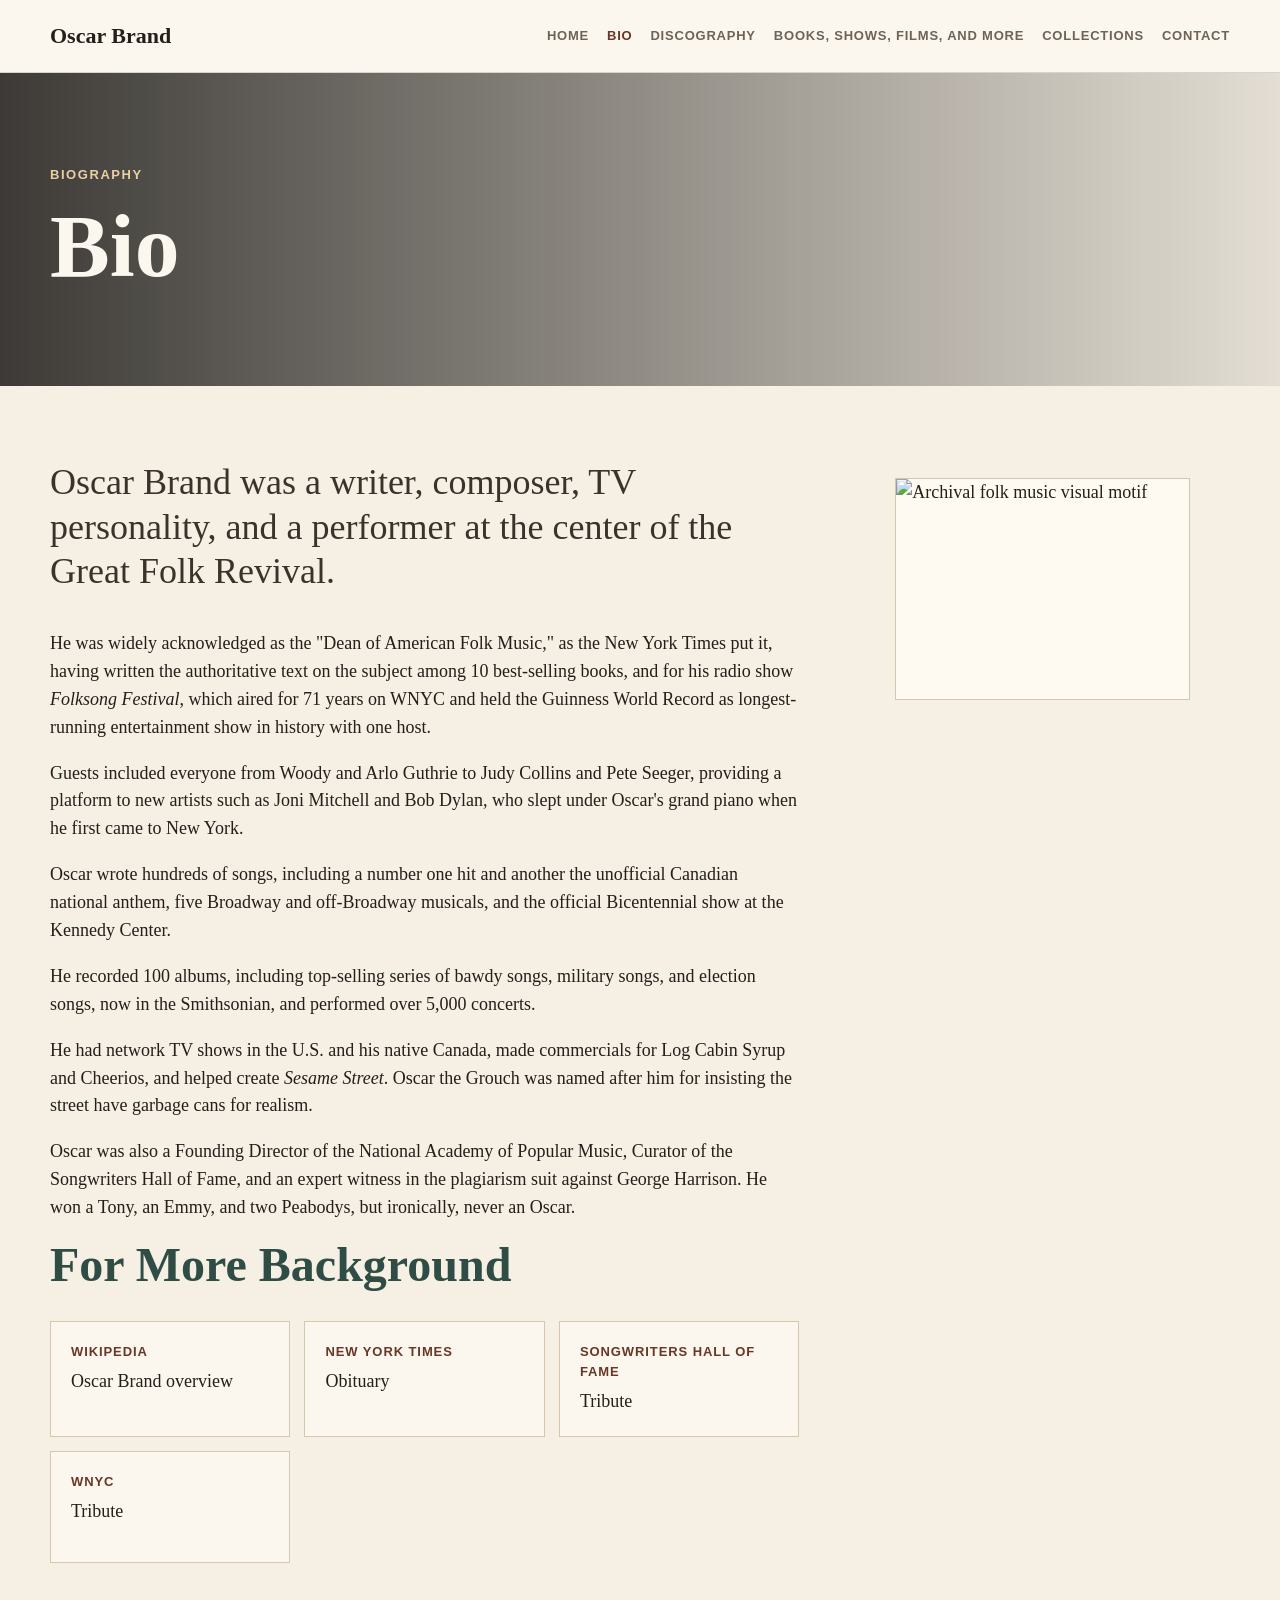
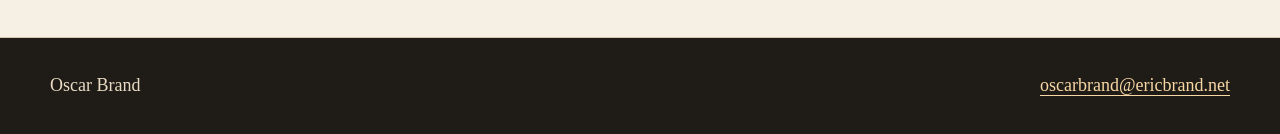
==== bio.html @ e2c221b1 "Add bio page" ====
<!doctype html>
<html lang="en">
<head>
  <meta charset="utf-8">
  <meta name="viewport" content="width=device-width, initial-scale=1">
  <title>Bio | Oscar Brand</title>
  <meta name="description" content="A concise biography of Oscar Brand, Dean of American Folk Music.">
  <link rel="stylesheet" href="styles.css">
</head>
<body>
  <header class="site-header"><nav class="nav" aria-label="Primary navigation"><a class="brand" href="index.html">Oscar Brand</a><div class="nav-links"><a href="index.html">Home</a><a href="bio.html" aria-current="page">Bio</a><a href="discography.html">Discography</a><a href="books-shows-films.html">Books, Shows, Films, and More</a><a href="collections.html">Collections</a><a href="contact.html">Contact</a></div></nav></header>
  <main>
    <section class="page-hero" style="--hero-image: url('assets/archive-2.svg')"><div class="hero-inner"><p class="eyebrow">Biography</p><h1>Bio</h1></div></section>
    <section class="content two-column">
      <div class="copy">
        <p class="lead">Oscar Brand was a writer, composer, TV personality, and a performer at the center of the Great Folk Revival.</p>
        <p>He was widely acknowledged as the "Dean of American Folk Music," as the New York Times put it, having written the authoritative text on the subject among 10 best-selling books, and for his radio show <em>Folksong Festival</em>, which aired for 71 years on WNYC and held the Guinness World Record as longest-running entertainment show in history with one host.</p>
        <p>Guests included everyone from Woody and Arlo Guthrie to Judy Collins and Pete Seeger, providing a platform to new artists such as Joni Mitchell and Bob Dylan, who slept under Oscar's grand piano when he first came to New York.</p>
        <p>Oscar wrote hundreds of songs, including a number one hit and another the unofficial Canadian national anthem, five Broadway and off-Broadway musicals, and the official Bicentennial show at the Kennedy Center.</p>
        <p>He recorded 100 albums, including top-selling series of bawdy songs, military songs, and election songs, now in the Smithsonian, and performed over 5,000 concerts.</p>
        <p>He had network TV shows in the U.S. and his native Canada, made commercials for Log Cabin Syrup and Cheerios, and helped create <em>Sesame Street</em>. Oscar the Grouch was named after him for insisting the street have garbage cans for realism.</p>
        <p>Oscar was also a Founding Director of the National Academy of Popular Music, Curator of the Songwriters Hall of Fame, and an expert witness in the plagiarism suit against George Harrison. He won a Tony, an Emmy, and two Peabodys, but ironically, never an Oscar.</p>
        <h2 class="section-title">For More Background</h2>
        <div class="link-grid"><a class="link-card" href="https://en.wikipedia.org/wiki/Oscar_Brand"><strong>Wikipedia</strong>Oscar Brand overview</a><a class="link-card" href="https://www.nytimes.com/2016/10/02/arts/music/oscar-brand-dead.html"><strong>New York Times</strong>Obituary</a><a class="link-card" href="https://www.songhall.org/news/remembering-oscar-brand"><strong>Songwriters Hall of Fame</strong>Tribute</a><a class="link-card" href="https://www.wnyc.org/story/oscar-brand-memoriam/"><strong>WNYC</strong>Tribute</a></div>
      </div>
      <figure class="feature-image"><img src="assets/archive-2.svg" alt="Archival folk music visual motif"></figure>
    </section>
  </main>
  <footer class="site-footer"><div class="footer-inner"><p>Oscar Brand</p><p><a href="mailto:oscarbrand@ericbrand.net">oscarbrand@ericbrand.net</a></p></div></footer>
</body>
</html>
---- styles.css ----
:root {
  --ink: #241f1a;
  --muted: #6d6357;
  --paper: #f5efe4;
  --paper-soft: #fbf7ef;
  --line: #d5c6ae;
  --accent: #9f4c32;
  --accent-dark: #683725;
  --green: #2f4c45;
  --gold: #b78449;
  --max: 1180px;
}

* { box-sizing: border-box; }
html { scroll-behavior: smooth; }
body {
  margin: 0;
  background: var(--paper);
  color: var(--ink);
  font-family: Georgia, "Times New Roman", serif;
  font-size: 18px;
  line-height: 1.55;
}
img { display: block; max-width: 100%; }
a { color: var(--accent-dark); text-decoration-thickness: 1px; text-underline-offset: 4px; }
a:hover { color: var(--accent); }
.site-header {
  position: sticky;
  top: 0;
  z-index: 10;
  border-bottom: 1px solid rgba(36, 31, 26, 0.16);
  background: rgba(251, 247, 239, 0.94);
  backdrop-filter: blur(14px);
}
.nav {
  width: min(var(--max), calc(100% - 40px));
  margin: 0 auto;
  min-height: 72px;
  display: flex;
  align-items: center;
  justify-content: space-between;
  gap: 24px;
}
.brand {
  color: var(--ink);
  font-size: 22px;
  font-weight: 700;
  letter-spacing: 0;
  text-decoration: none;
  white-space: nowrap;
}
.nav-links { display: flex; align-items: center; justify-content: flex-end; gap: 18px; flex-wrap: wrap; }
.nav-links a {
  color: var(--muted);
  font-family: Arial, Helvetica, sans-serif;
  font-size: 13px;
  font-weight: 700;
  letter-spacing: 0.06em;
  text-transform: uppercase;
  text-decoration: none;
}
.nav-links a[aria-current="page"], .nav-links a:hover { color: var(--accent-dark); }
.hero {
  min-height: 76vh;
  display: grid;
  align-items: end;
  background: linear-gradient(90deg, rgba(20, 18, 16, 0.82) 0%, rgba(20, 18, 16, 0.58) 43%, rgba(20, 18, 16, 0.12) 100%), var(--hero-image) center / cover no-repeat;
  color: var(--paper-soft);
}
.hero-inner { width: min(var(--max), calc(100% - 40px)); margin: 0 auto; padding: 88px 0 72px; }
.eyebrow {
  margin: 0 0 14px;
  color: #e8cfa4;
  font-family: Arial, Helvetica, sans-serif;
  font-size: 13px;
  font-weight: 700;
  letter-spacing: 0.12em;
  text-transform: uppercase;
}
h1, h2, h3 { margin: 0; line-height: 1.06; letter-spacing: 0; }
h1 { max-width: 760px; font-size: clamp(48px, 7vw, 98px); }
.hero-subtitle { max-width: 680px; margin: 20px 0 0; color: #f2e7d3; font-size: clamp(22px, 3vw, 34px); line-height: 1.25; }
.page-hero {
  background: linear-gradient(90deg, rgba(20, 18, 16, 0.82) 0%, rgba(20, 18, 16, 0.46) 48%, rgba(20, 18, 16, 0.08) 100%), var(--hero-image) center / cover no-repeat;
  color: var(--paper-soft);
}
.page-hero .hero-inner { padding: 92px 0; }
.content { width: min(var(--max), calc(100% - 40px)); margin: 0 auto; padding: 74px 0; }
.two-column { display: grid; grid-template-columns: minmax(0, 1.1fr) minmax(310px, 0.55fr); gap: 56px; align-items: start; }
.lead { color: #3b332b; font-size: clamp(23px, 3vw, 36px); line-height: 1.24; }
.copy p { max-width: 780px; }
.copy p:first-child { margin-top: 0; }
.notice { margin: 34px 0; padding: 26px; border-left: 6px solid var(--accent); background: var(--paper-soft); box-shadow: 0 16px 44px rgba(68, 50, 33, 0.08); }
.button-row { display: flex; gap: 14px; flex-wrap: wrap; margin-top: 28px; }
.button {
  display: inline-flex;
  align-items: center;
  min-height: 46px;
  padding: 11px 17px;
  border: 1px solid var(--accent-dark);
  background: var(--accent-dark);
  color: #fffaf1;
  font-family: Arial, Helvetica, sans-serif;
  font-size: 13px;
  font-weight: 700;
  letter-spacing: 0.06em;
  text-transform: uppercase;
  text-decoration: none;
}
.button.secondary { background: transparent; color: var(--accent-dark); }
.news { padding: 26px; border: 1px solid var(--line); background: #fffaf1; }
.news h2, .section-title { margin-bottom: 20px; color: var(--green); font-size: clamp(30px, 4vw, 48px); }
.news-list { display: grid; gap: 18px; margin: 0; padding: 0; list-style: none; }
.news-list li { padding-top: 18px; border-top: 1px solid var(--line); }
.news-list li:first-child { padding-top: 0; border-top: 0; }
.news-list p { margin: 0 0 8px; font-size: 16px; line-height: 1.45; }
.news-list a { font-family: Arial, Helvetica, sans-serif; font-size: 12px; font-weight: 700; letter-spacing: 0.08em; text-transform: uppercase; text-decoration: none; }
.feature-image { overflow: hidden; border: 1px solid var(--line); background: #fffaf1; }
.feature-image img { width: 100%; aspect-ratio: 4 / 3; object-fit: cover; }
.link-grid { display: grid; grid-template-columns: repeat(3, minmax(0, 1fr)); gap: 14px; margin-top: 30px; }
.link-card { min-height: 112px; padding: 20px; border: 1px solid var(--line); background: var(--paper-soft); color: var(--ink); text-decoration: none; }
.link-card strong { display: block; margin-bottom: 6px; color: var(--accent-dark); font-family: Arial, Helvetica, sans-serif; font-size: 13px; letter-spacing: 0.07em; text-transform: uppercase; }
.simple-list { display: grid; grid-template-columns: repeat(2, minmax(0, 1fr)); gap: 14px; margin: 30px 0 0; padding: 0; list-style: none; }
.simple-list li { padding: 18px 20px; border: 1px solid var(--line); background: var(--paper-soft); }
.site-footer { border-top: 1px solid var(--line); background: #1f1b17; color: #eadcc4; }
.footer-inner { width: min(var(--max), calc(100% - 40px)); margin: 0 auto; padding: 34px 0; display: flex; align-items: center; justify-content: space-between; gap: 20px; flex-wrap: wrap; }
.footer-inner p { margin: 0; }
.footer-inner a { color: #f7d8a4; }
@media (max-width: 860px) {
  .nav { align-items: flex-start; flex-direction: column; padding: 18px 0; }
  .nav-links { justify-content: flex-start; gap: 12px 16px; }
  .two-column, .link-grid, .simple-list { grid-template-columns: 1fr; }
  .content { padding: 52px 0; }
}
@media (max-width: 560px) {
  body { font-size: 17px; }
  .hero-inner, .page-hero .hero-inner { padding: 62px 0; }
  .button { width: 100%; justify-content: center; }
}
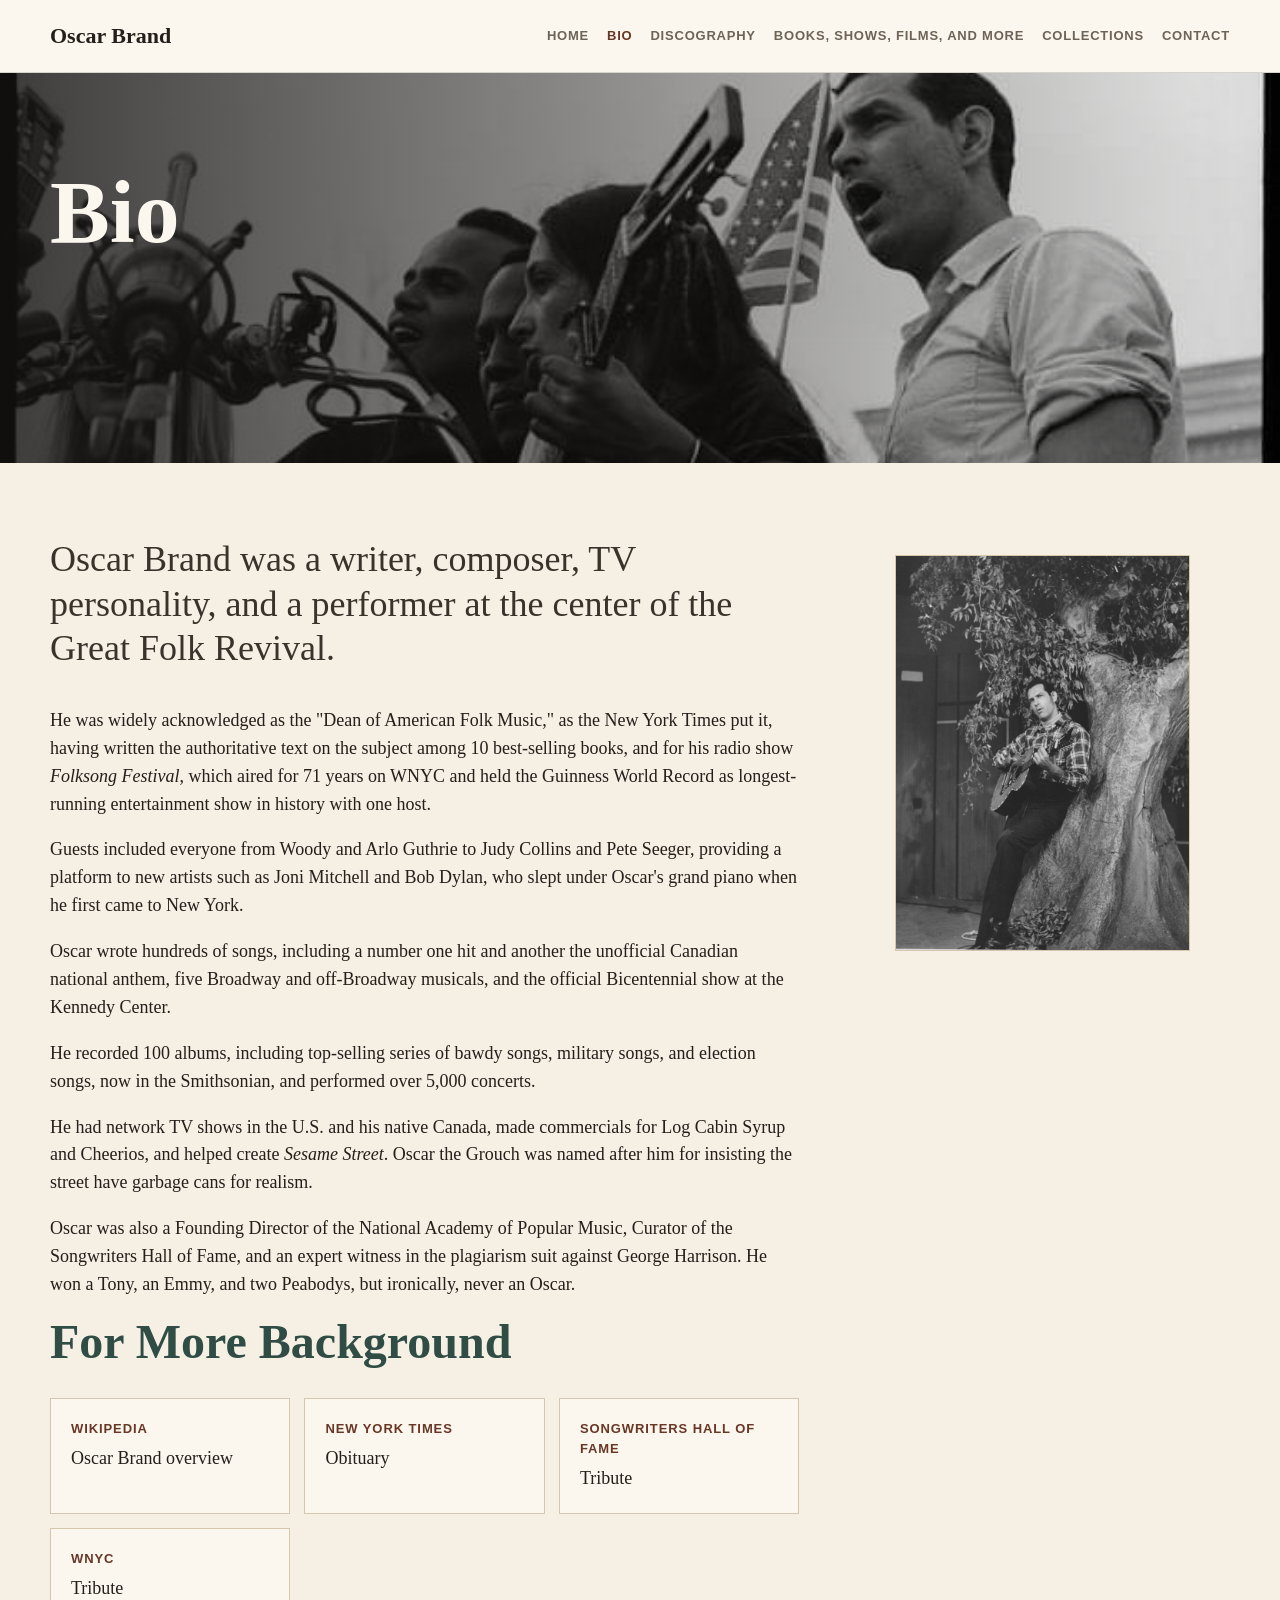
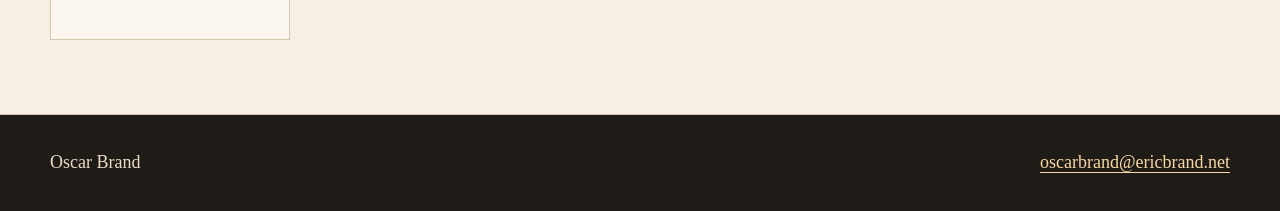
==== commit ad74b515: "Update site photography and image crops" ====
--- a/bio.html
+++ b/bio.html
@@ -10,7 +10,7 @@
 <body>
   <header class="site-header"><nav class="nav" aria-label="Primary navigation"><a class="brand" href="index.html">Oscar Brand</a><div class="nav-links"><a href="index.html">Home</a><a href="bio.html" aria-current="page">Bio</a><a href="discography.html">Discography</a><a href="books-shows-films.html">Books, Shows, Films, and More</a><a href="collections.html">Collections</a><a href="contact.html">Contact</a></div></nav></header>
   <main>
-    <section class="page-hero" style="--hero-image: url('assets/archive-2.svg')"><div class="hero-inner"><p class="eyebrow">Biography</p><h1>Bio</h1></div></section>
+    <section class="page-hero" style="--hero-image: url('assets/bio-hero.jpg'); --hero-position: 50% 38%;"><div class="hero-inner"><h1>Bio</h1></div></section>
     <section class="content two-column">
       <div class="copy">
         <p class="lead">Oscar Brand was a writer, composer, TV personality, and a performer at the center of the Great Folk Revival.</p>
@@ -23,7 +23,7 @@
         <h2 class="section-title">For More Background</h2>
         <div class="link-grid"><a class="link-card" href="https://en.wikipedia.org/wiki/Oscar_Brand"><strong>Wikipedia</strong>Oscar Brand overview</a><a class="link-card" href="https://www.nytimes.com/2016/10/02/arts/music/oscar-brand-dead.html"><strong>New York Times</strong>Obituary</a><a class="link-card" href="https://www.songhall.org/news/remembering-oscar-brand"><strong>Songwriters Hall of Fame</strong>Tribute</a><a class="link-card" href="https://www.wnyc.org/story/oscar-brand-memoriam/"><strong>WNYC</strong>Tribute</a></div>
       </div>
-      <figure class="feature-image"><img src="assets/archive-2.svg" alt="Archival folk music visual motif"></figure>
+      <figure class="feature-image full-image"><img src="assets/bio-feature.jpg" alt="Oscar Brand performing onstage with his guitar"></figure>
     </section>
   </main>
   <footer class="site-footer"><div class="footer-inner"><p>Oscar Brand</p><p><a href="mailto:oscarbrand@ericbrand.net">oscarbrand@ericbrand.net</a></p></div></footer>
--- a/styles.css
+++ b/styles.css
@@ -64,7 +64,7 @@
   min-height: 76vh;
   display: grid;
   align-items: end;
-  background: linear-gradient(90deg, rgba(20, 18, 16, 0.82) 0%, rgba(20, 18, 16, 0.58) 43%, rgba(20, 18, 16, 0.12) 100%), var(--hero-image) center / cover no-repeat;
+  background: linear-gradient(90deg, rgba(20, 18, 16, 0.82) 0%, rgba(20, 18, 16, 0.58) 43%, rgba(20, 18, 16, 0.12) 100%), var(--hero-image) var(--hero-position, center) / cover no-repeat;
   color: var(--paper-soft);
 }
 .hero-inner { width: min(var(--max), calc(100% - 40px)); margin: 0 auto; padding: 88px 0 72px; }
@@ -81,7 +81,8 @@
 h1 { max-width: 760px; font-size: clamp(48px, 7vw, 98px); }
 .hero-subtitle { max-width: 680px; margin: 20px 0 0; color: #f2e7d3; font-size: clamp(22px, 3vw, 34px); line-height: 1.25; }
 .page-hero {
-  background: linear-gradient(90deg, rgba(20, 18, 16, 0.82) 0%, rgba(20, 18, 16, 0.46) 48%, rgba(20, 18, 16, 0.08) 100%), var(--hero-image) center / cover no-repeat;
+  min-height: 390px;
+  background: linear-gradient(90deg, rgba(20, 18, 16, 0.82) 0%, rgba(20, 18, 16, 0.46) 48%, rgba(20, 18, 16, 0.08) 100%), var(--hero-image) var(--hero-position, center) / cover no-repeat;
   color: var(--paper-soft);
 }
 .page-hero .hero-inner { padding: 92px 0; }
@@ -116,12 +117,14 @@
 .news-list p { margin: 0 0 8px; font-size: 16px; line-height: 1.45; }
 .news-list a { font-family: Arial, Helvetica, sans-serif; font-size: 12px; font-weight: 700; letter-spacing: 0.08em; text-transform: uppercase; text-decoration: none; }
 .feature-image { overflow: hidden; border: 1px solid var(--line); background: #fffaf1; }
-.feature-image img { width: 100%; aspect-ratio: 4 / 3; object-fit: cover; }
+.feature-image img { width: 100%; aspect-ratio: 4 / 3; object-fit: cover; object-position: var(--feature-position, center); }
+.feature-image.full-image img { aspect-ratio: auto; object-fit: contain; }
 .link-grid { display: grid; grid-template-columns: repeat(3, minmax(0, 1fr)); gap: 14px; margin-top: 30px; }
 .link-card { min-height: 112px; padding: 20px; border: 1px solid var(--line); background: var(--paper-soft); color: var(--ink); text-decoration: none; }
 .link-card strong { display: block; margin-bottom: 6px; color: var(--accent-dark); font-family: Arial, Helvetica, sans-serif; font-size: 13px; letter-spacing: 0.07em; text-transform: uppercase; }
 .simple-list { display: grid; grid-template-columns: repeat(2, minmax(0, 1fr)); gap: 14px; margin: 30px 0 0; padding: 0; list-style: none; }
 .simple-list li { padding: 18px 20px; border: 1px solid var(--line); background: var(--paper-soft); }
+.simple-list a { font-weight: 700; }
 .site-footer { border-top: 1px solid var(--line); background: #1f1b17; color: #eadcc4; }
 .footer-inner { width: min(var(--max), calc(100% - 40px)); margin: 0 auto; padding: 34px 0; display: flex; align-items: center; justify-content: space-between; gap: 20px; flex-wrap: wrap; }
 .footer-inner p { margin: 0; }
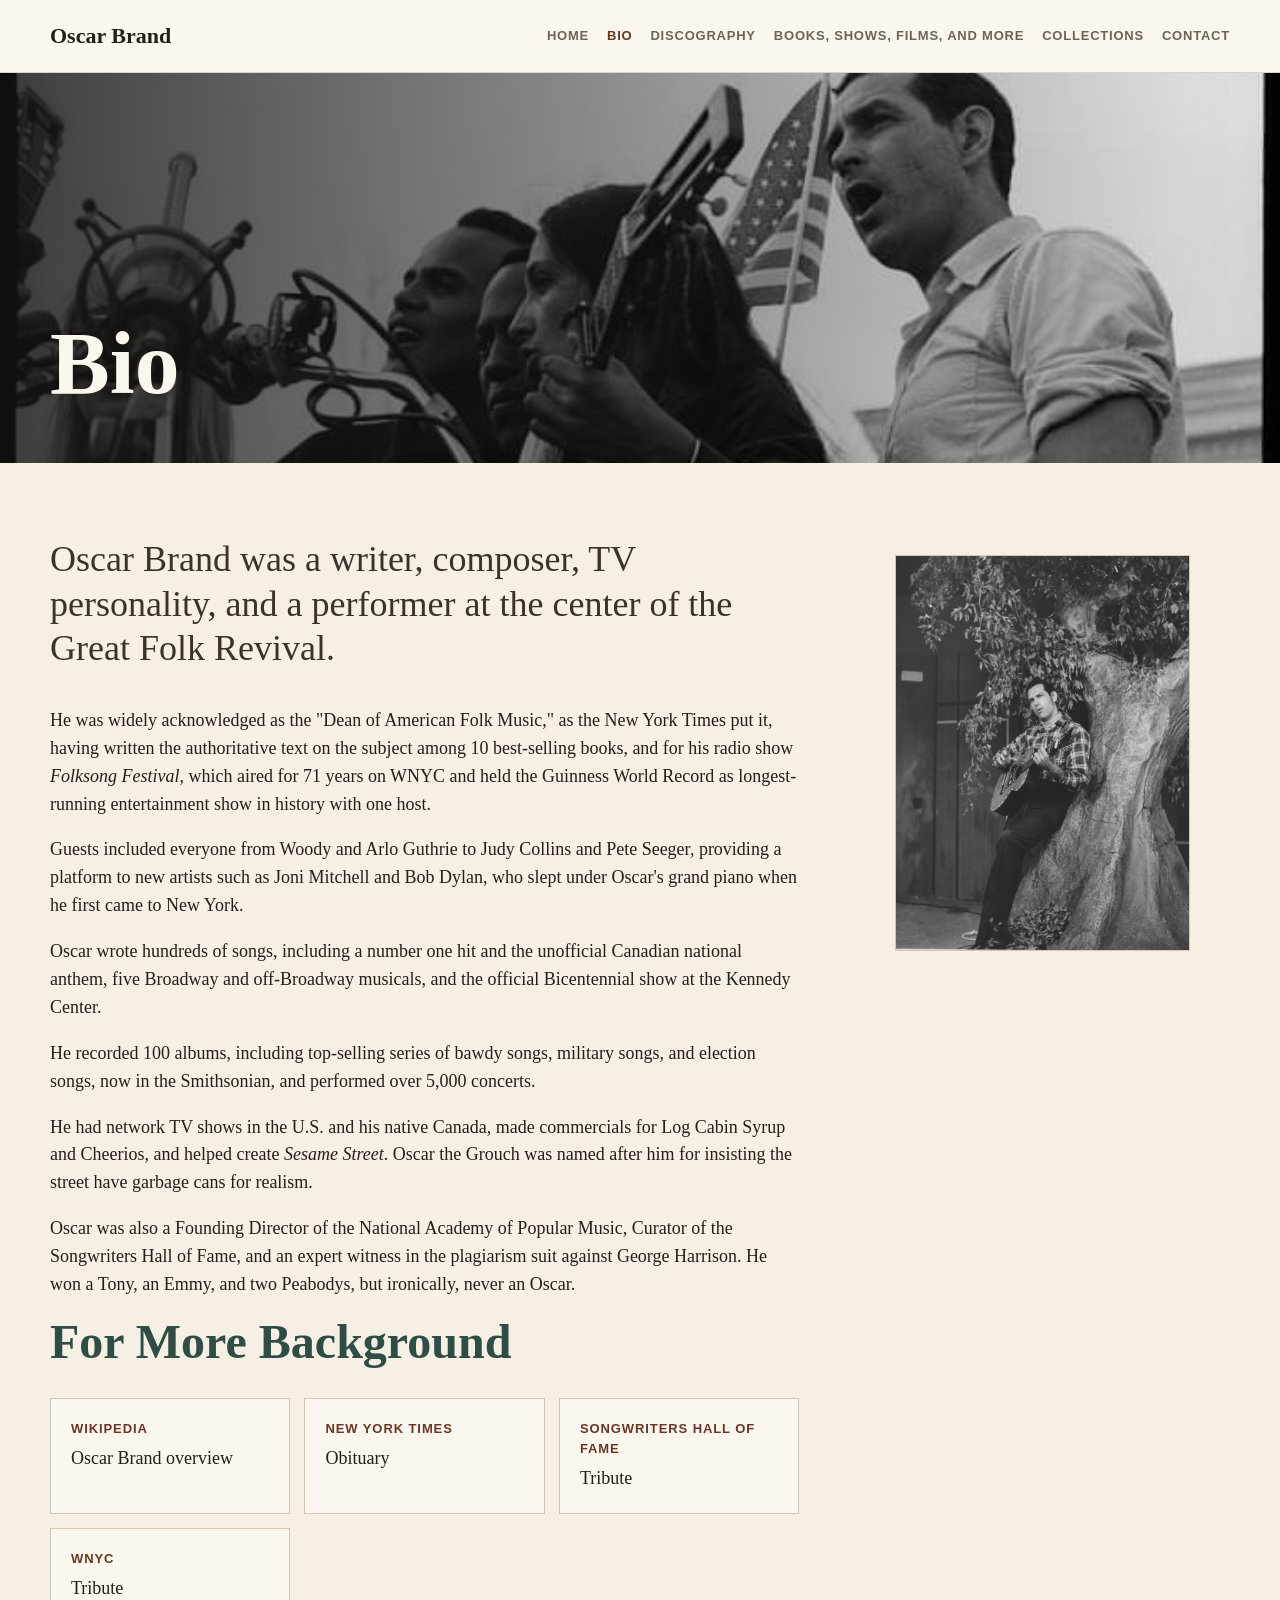
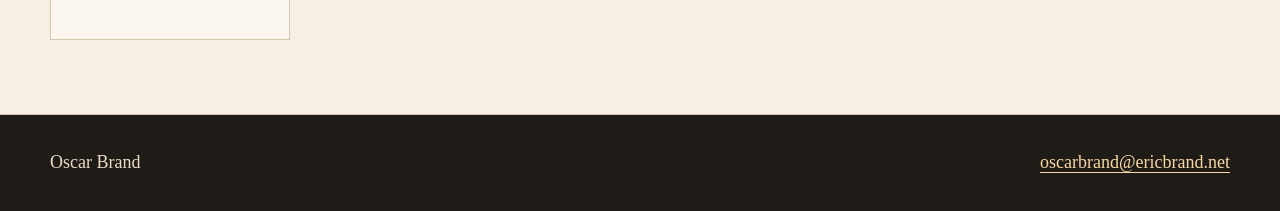
==== commit d063d3b5: "Update site copy and hero layout" ====
--- a/bio.html
+++ b/bio.html
@@ -16,7 +16,7 @@
         <p class="lead">Oscar Brand was a writer, composer, TV personality, and a performer at the center of the Great Folk Revival.</p>
         <p>He was widely acknowledged as the "Dean of American Folk Music," as the New York Times put it, having written the authoritative text on the subject among 10 best-selling books, and for his radio show <em>Folksong Festival</em>, which aired for 71 years on WNYC and held the Guinness World Record as longest-running entertainment show in history with one host.</p>
         <p>Guests included everyone from Woody and Arlo Guthrie to Judy Collins and Pete Seeger, providing a platform to new artists such as Joni Mitchell and Bob Dylan, who slept under Oscar's grand piano when he first came to New York.</p>
-        <p>Oscar wrote hundreds of songs, including a number one hit and another the unofficial Canadian national anthem, five Broadway and off-Broadway musicals, and the official Bicentennial show at the Kennedy Center.</p>
+        <p>Oscar wrote hundreds of songs, including a number one hit and the unofficial Canadian national anthem, five Broadway and off-Broadway musicals, and the official Bicentennial show at the Kennedy Center.</p>
         <p>He recorded 100 albums, including top-selling series of bawdy songs, military songs, and election songs, now in the Smithsonian, and performed over 5,000 concerts.</p>
         <p>He had network TV shows in the U.S. and his native Canada, made commercials for Log Cabin Syrup and Cheerios, and helped create <em>Sesame Street</em>. Oscar the Grouch was named after him for insisting the street have garbage cans for realism.</p>
         <p>Oscar was also a Founding Director of the National Academy of Popular Music, Curator of the Songwriters Hall of Fame, and an expert witness in the plagiarism suit against George Harrison. He won a Tony, an Emmy, and two Peabodys, but ironically, never an Oscar.</p>
--- a/styles.css
+++ b/styles.css
@@ -61,6 +61,8 @@
 }
 .nav-links a[aria-current="page"], .nav-links a:hover { color: var(--accent-dark); }
 .hero {
+  width: min(100%, 1440px);
+  margin-inline: auto;
   min-height: 76vh;
   display: grid;
   align-items: end;
@@ -81,13 +83,18 @@
 h1 { max-width: 760px; font-size: clamp(48px, 7vw, 98px); }
 .hero-subtitle { max-width: 680px; margin: 20px 0 0; color: #f2e7d3; font-size: clamp(22px, 3vw, 34px); line-height: 1.25; }
 .page-hero {
+  width: min(100%, 1440px);
+  margin-inline: auto;
   min-height: 390px;
+  display: grid;
+  align-items: end;
   background: linear-gradient(90deg, rgba(20, 18, 16, 0.82) 0%, rgba(20, 18, 16, 0.46) 48%, rgba(20, 18, 16, 0.08) 100%), var(--hero-image) var(--hero-position, center) / cover no-repeat;
   color: var(--paper-soft);
 }
-.page-hero .hero-inner { padding: 92px 0; }
+.page-hero .hero-inner { padding: 0 0 52px; }
 .content { width: min(var(--max), calc(100% - 40px)); margin: 0 auto; padding: 74px 0; }
 .two-column { display: grid; grid-template-columns: minmax(0, 1.1fr) minmax(310px, 0.55fr); gap: 56px; align-items: start; }
+.home-content { grid-template-columns: minmax(0, 0.78fr) minmax(390px, 0.9fr); }
 .lead { color: #3b332b; font-size: clamp(23px, 3vw, 36px); line-height: 1.24; }
 .copy p { max-width: 780px; }
 .copy p:first-child { margin-top: 0; }
@@ -137,6 +144,7 @@
 }
 @media (max-width: 560px) {
   body { font-size: 17px; }
-  .hero-inner, .page-hero .hero-inner { padding: 62px 0; }
+  .hero-inner { padding: 62px 0; }
+  .page-hero .hero-inner { padding: 0 0 42px; }
   .button { width: 100%; justify-content: center; }
 }
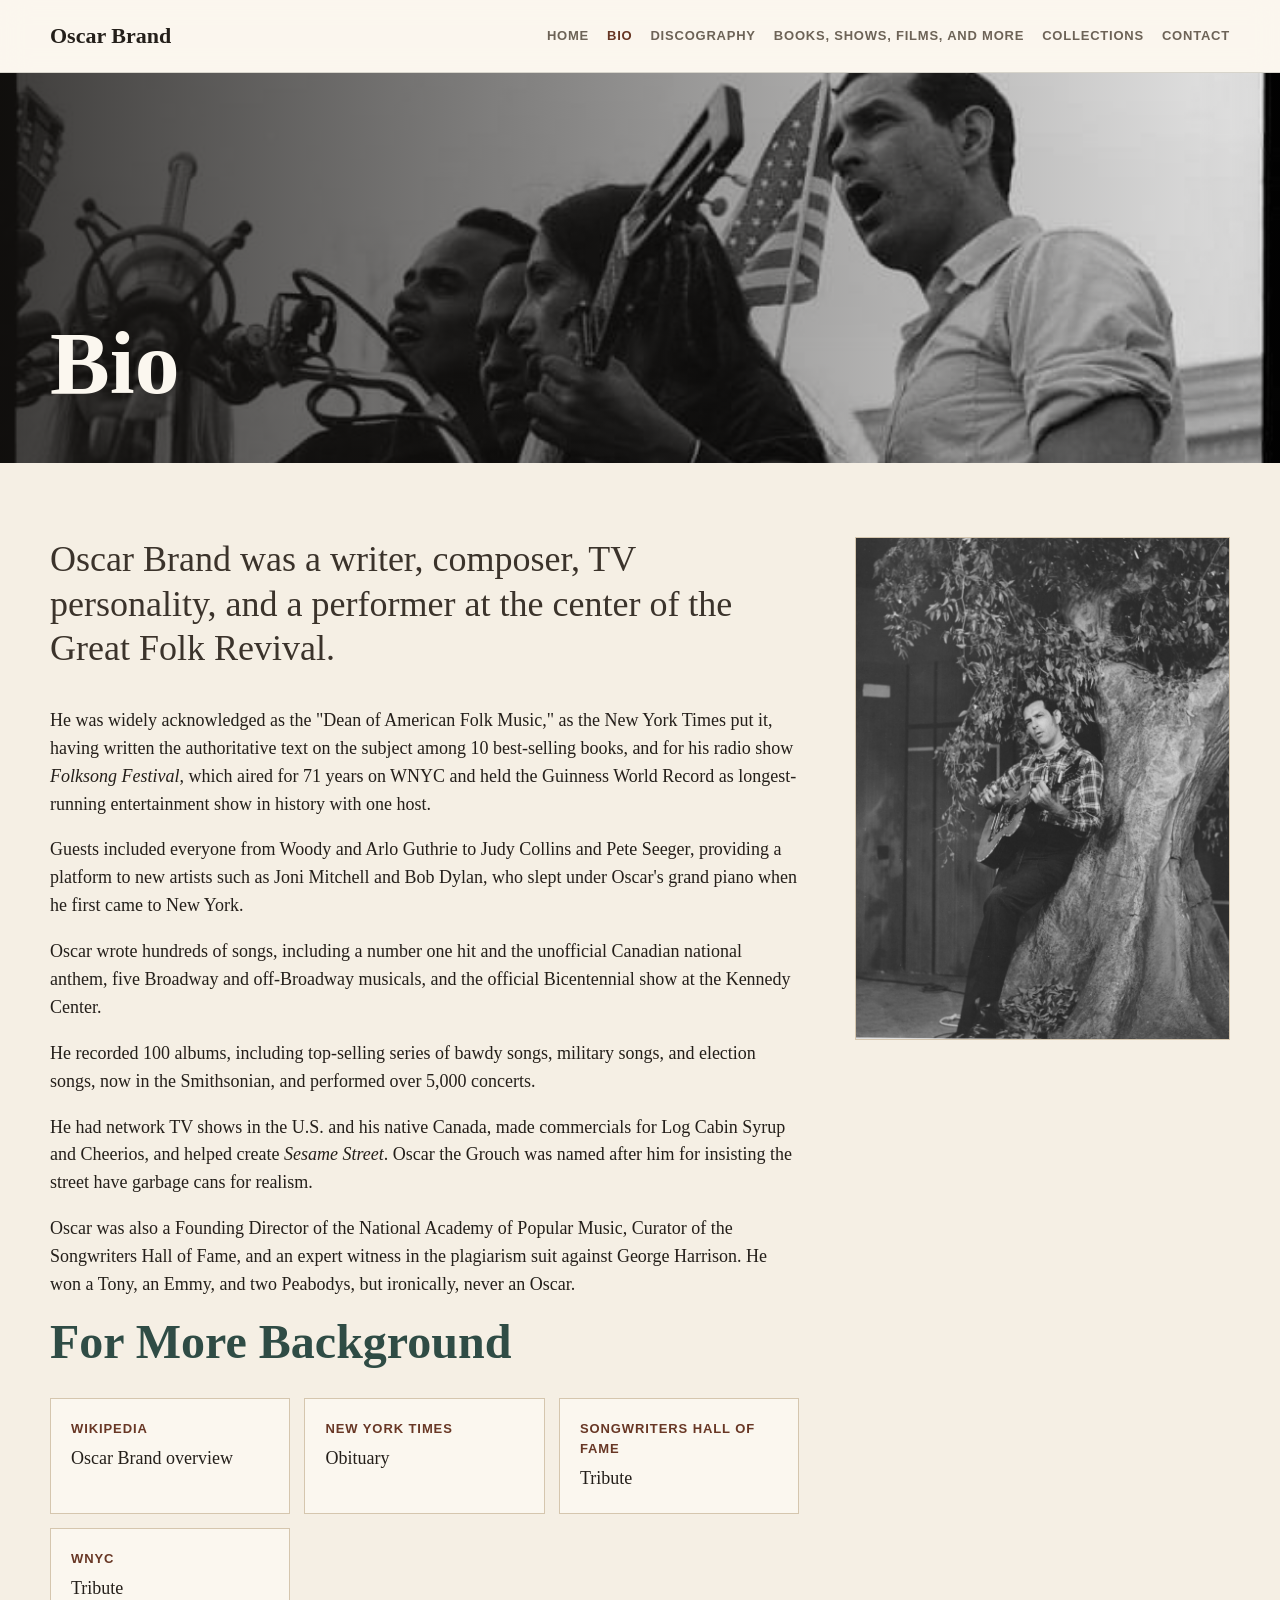
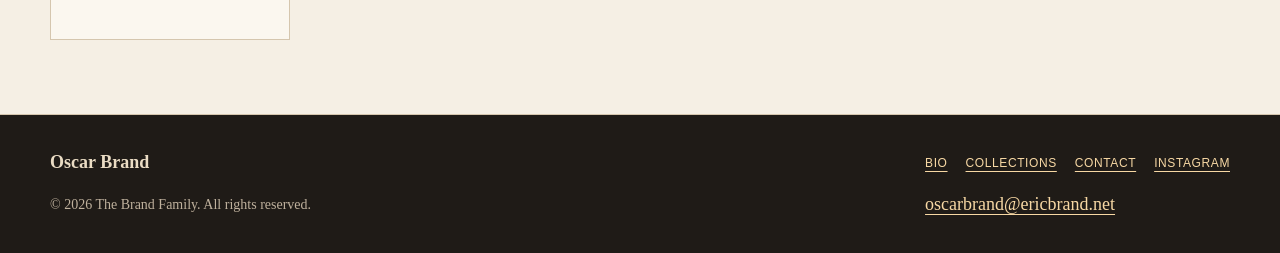
==== commit 3285b4c5: "Improve responsive navigation and site media" ====
--- a/bio.html
+++ b/bio.html
@@ -5,12 +5,38 @@
   <meta name="viewport" content="width=device-width, initial-scale=1">
   <title>Bio | Oscar Brand</title>
   <meta name="description" content="A concise biography of Oscar Brand, Dean of American Folk Music.">
-  <link rel="stylesheet" href="styles.css">
+  <meta name="robots" content="index, follow">
+  <link rel="canonical" href="https://oscarbrand.com/bio.html">
+  <meta property="og:type" content="profile">
+  <meta property="og:title" content="Bio | Oscar Brand">
+  <meta property="og:description" content="A concise biography of Oscar Brand, Dean of American Folk Music.">
+  <meta property="og:url" content="https://oscarbrand.com/bio.html">
+  <meta property="og:image" content="https://oscarbrand.com/assets/bio-hero.jpg">
+  <meta property="og:image:alt" content="Oscar Brand performing with his guitar">
+  <meta name="twitter:card" content="summary_large_image">
+  <link rel="icon" href="favicon.svg" type="image/svg+xml">
+  <script>document.documentElement.classList.add('js');</script>
+  <link rel="stylesheet" href="styles.css?v=20260910c">
+  <script type="application/ld+json">
+  {
+    "@context": "https://schema.org",
+    "@type": "Person",
+    "name": "Oscar Brand",
+    "url": "https://oscarbrand.com/",
+    "image": "https://oscarbrand.com/assets/home-hero.jpg",
+    "description": "Oscar Brand was a writer, composer, performer, and radio and television personality known as the Dean of American Folk Music.",
+    "sameAs": [
+      "https://en.wikipedia.org/wiki/Oscar_Brand",
+      "https://www.instagram.com/theoscarbrand/",
+      "https://www.discogs.com/artist/292540-Oscar-Brand"
+    ]
+  }
+  </script>
 </head>
 <body>
-  <header class="site-header"><nav class="nav" aria-label="Primary navigation"><a class="brand" href="index.html">Oscar Brand</a><div class="nav-links"><a href="index.html">Home</a><a href="bio.html" aria-current="page">Bio</a><a href="discography.html">Discography</a><a href="books-shows-films.html">Books, Shows, Films, and More</a><a href="collections.html">Collections</a><a href="contact.html">Contact</a></div></nav></header>
+  <header class="site-header"><nav class="nav" aria-label="Primary navigation"><a class="brand" href="index.html">Oscar Brand</a><button class="nav-toggle" type="button" aria-expanded="false" aria-controls="primary-links"><span class="nav-toggle-lines" aria-hidden="true"></span><span class="sr-only">Menu</span></button><div class="nav-links" id="primary-links"><a href="index.html">Home</a><a href="bio.html" aria-current="page">Bio</a><a href="discography.html">Discography</a><a href="books-shows-films.html">Books, Shows, Films, and More</a><a href="collections.html">Collections</a><a href="contact.html">Contact</a></div></nav></header>
   <main>
-    <section class="page-hero" style="--hero-image: url('assets/bio-hero.jpg'); --hero-position: 50% 38%;"><div class="hero-inner"><h1>Bio</h1></div></section>
+    <section class="page-hero" style="--hero-position: 50% 38%;"><img class="hero-image" src="assets/bio-hero.jpg" alt="Oscar Brand performing with his guitar" width="700" height="425" fetchpriority="high"><div class="hero-inner"><h1>Bio</h1></div></section>
     <section class="content two-column">
       <div class="copy">
         <p class="lead">Oscar Brand was a writer, composer, TV personality, and a performer at the center of the Great Folk Revival.</p>
@@ -21,11 +47,12 @@
         <p>He had network TV shows in the U.S. and his native Canada, made commercials for Log Cabin Syrup and Cheerios, and helped create <em>Sesame Street</em>. Oscar the Grouch was named after him for insisting the street have garbage cans for realism.</p>
         <p>Oscar was also a Founding Director of the National Academy of Popular Music, Curator of the Songwriters Hall of Fame, and an expert witness in the plagiarism suit against George Harrison. He won a Tony, an Emmy, and two Peabodys, but ironically, never an Oscar.</p>
         <h2 class="section-title">For More Background</h2>
-        <div class="link-grid"><a class="link-card" href="https://en.wikipedia.org/wiki/Oscar_Brand"><strong>Wikipedia</strong>Oscar Brand overview</a><a class="link-card" href="https://www.nytimes.com/2016/10/02/arts/music/oscar-brand-dead.html"><strong>New York Times</strong>Obituary</a><a class="link-card" href="https://www.songhall.org/news/remembering-oscar-brand"><strong>Songwriters Hall of Fame</strong>Tribute</a><a class="link-card" href="https://www.wnyc.org/story/oscar-brand-memoriam/"><strong>WNYC</strong>Tribute</a></div>
+        <div class="link-grid"><a class="link-card" href="https://en.wikipedia.org/wiki/Oscar_Brand" target="_blank" rel="noopener noreferrer"><strong>Wikipedia</strong>Oscar Brand overview</a><a class="link-card" href="https://www.nytimes.com/2016/10/02/arts/music/oscar-brand-dead.html" target="_blank" rel="noopener noreferrer"><strong>New York Times</strong>Obituary</a><a class="link-card" href="https://www.songhall.org/news/remembering-oscar-brand" target="_blank" rel="noopener noreferrer"><strong>Songwriters Hall of Fame</strong>Tribute</a><a class="link-card" href="https://www.wnyc.org/story/oscar-brand-memoriam/" target="_blank" rel="noopener noreferrer"><strong>WNYC</strong>Tribute</a></div>
       </div>
-      <figure class="feature-image full-image"><img src="assets/bio-feature.jpg" alt="Oscar Brand performing onstage with his guitar"></figure>
+      <figure class="feature-image full-image"><img src="assets/bio-feature.jpg" alt="Oscar Brand performing onstage with his guitar" width="1522" height="2048" decoding="async"></figure>
     </section>
   </main>
-  <footer class="site-footer"><div class="footer-inner"><p>Oscar Brand</p><p><a href="mailto:oscarbrand@ericbrand.net">oscarbrand@ericbrand.net</a></p></div></footer>
+  <footer class="site-footer"><div class="footer-inner"><p><strong>Oscar Brand</strong></p><nav class="footer-links" aria-label="Footer navigation"><a href="bio.html">Bio</a><a href="collections.html">Collections</a><a href="contact.html">Contact</a><a href="https://www.instagram.com/theoscarbrand/" target="_blank" rel="noopener noreferrer">Instagram</a></nav><p class="footer-copyright">&copy; 2026 The Brand Family. All rights reserved.</p><p><a href="mailto:oscarbrand@ericbrand.net">oscarbrand@ericbrand.net</a></p></div></footer>
+  <script src="site.js?v=20260910a"></script>
 </body>
 </html>
--- a/styles.css
+++ b/styles.css
@@ -12,6 +12,7 @@
 }
 
 * { box-sizing: border-box; }
+.sr-only { position: absolute; width: 1px; height: 1px; padding: 0; margin: -1px; overflow: hidden; clip: rect(0, 0, 0, 0); white-space: nowrap; border: 0; }
 html { scroll-behavior: smooth; }
 body {
   margin: 0;
@@ -49,6 +50,34 @@
   text-decoration: none;
   white-space: nowrap;
 }
+.nav-toggle {
+  display: none;
+  align-items: center;
+  justify-content: center;
+  width: 44px;
+  height: 44px;
+  padding: 0;
+  border: 1px solid var(--line);
+  background: transparent;
+  color: var(--ink);
+  cursor: pointer;
+}
+.nav-toggle-lines,
+.nav-toggle-lines::before,
+.nav-toggle-lines::after {
+  display: block;
+  width: 20px;
+  height: 2px;
+  background: currentColor;
+  content: "";
+  transition: transform 180ms ease, opacity 180ms ease;
+}
+.nav-toggle-lines { position: relative; }
+.nav-toggle-lines::before { position: absolute; top: -6px; }
+.nav-toggle-lines::after { position: absolute; top: 6px; }
+.nav-toggle[aria-expanded="true"] .nav-toggle-lines { background: transparent; }
+.nav-toggle[aria-expanded="true"] .nav-toggle-lines::before { top: 0; transform: rotate(45deg); }
+.nav-toggle[aria-expanded="true"] .nav-toggle-lines::after { top: 0; transform: rotate(-45deg); }
 .nav-links { display: flex; align-items: center; justify-content: flex-end; gap: 18px; flex-wrap: wrap; }
 .nav-links a {
   color: var(--muted);
@@ -64,12 +93,29 @@
   width: min(100%, 1440px);
   margin-inline: auto;
   min-height: 76vh;
+  position: relative;
+  overflow: hidden;
   display: grid;
   align-items: end;
-  background: linear-gradient(90deg, rgba(20, 18, 16, 0.82) 0%, rgba(20, 18, 16, 0.58) 43%, rgba(20, 18, 16, 0.12) 100%), var(--hero-image) var(--hero-position, center) / cover no-repeat;
   color: var(--paper-soft);
 }
-.hero-inner { width: min(var(--max), calc(100% - 40px)); margin: 0 auto; padding: 88px 0 72px; }
+.hero::after, .page-hero::after {
+  position: absolute;
+  inset: 0;
+  z-index: 1;
+  background: linear-gradient(90deg, rgba(20, 18, 16, 0.82) 0%, rgba(20, 18, 16, 0.58) 43%, rgba(20, 18, 16, 0.12) 100%);
+  content: "";
+  pointer-events: none;
+}
+.hero-image {
+  position: absolute;
+  inset: 0;
+  width: 100%;
+  height: 100%;
+  object-fit: cover;
+  object-position: var(--hero-position, center);
+}
+.hero-inner { position: relative; z-index: 2; width: min(var(--max), calc(100% - 40px)); margin: 0 auto; padding: 88px 0 72px; }
 .eyebrow {
   margin: 0 0 14px;
   color: #e8cfa4;
@@ -86,11 +132,13 @@
   width: min(100%, 1440px);
   margin-inline: auto;
   min-height: 390px;
+  position: relative;
+  overflow: hidden;
   display: grid;
   align-items: end;
-  background: linear-gradient(90deg, rgba(20, 18, 16, 0.82) 0%, rgba(20, 18, 16, 0.46) 48%, rgba(20, 18, 16, 0.08) 100%), var(--hero-image) var(--hero-position, center) / cover no-repeat;
   color: var(--paper-soft);
 }
+.page-hero::after { background: linear-gradient(90deg, rgba(20, 18, 16, 0.82) 0%, rgba(20, 18, 16, 0.46) 48%, rgba(20, 18, 16, 0.08) 100%); }
 .page-hero .hero-inner { padding: 0 0 52px; }
 .content { width: min(var(--max), calc(100% - 40px)); margin: 0 auto; padding: 74px 0; }
 .two-column { display: grid; grid-template-columns: minmax(0, 1.1fr) minmax(310px, 0.55fr); gap: 56px; align-items: start; }
@@ -123,8 +171,8 @@
 .news-list li:first-child { padding-top: 0; border-top: 0; }
 .news-list p { margin: 0 0 8px; font-size: 16px; line-height: 1.45; }
 .news-list a { font-family: Arial, Helvetica, sans-serif; font-size: 12px; font-weight: 700; letter-spacing: 0.08em; text-transform: uppercase; text-decoration: none; }
-.feature-image { overflow: hidden; border: 1px solid var(--line); background: #fffaf1; }
-.feature-image img { width: 100%; aspect-ratio: 4 / 3; object-fit: cover; object-position: var(--feature-position, center); }
+.feature-image { margin: 0; overflow: hidden; border: 1px solid var(--line); background: #fffaf1; }
+.feature-image img { width: 100%; height: auto; aspect-ratio: 4 / 3; object-fit: cover; object-position: var(--feature-position, center); }
 .feature-image.full-image img { aspect-ratio: auto; object-fit: contain; }
 .link-grid { display: grid; grid-template-columns: repeat(3, minmax(0, 1fr)); gap: 14px; margin-top: 30px; }
 .link-card { min-height: 112px; padding: 20px; border: 1px solid var(--line); background: var(--paper-soft); color: var(--ink); text-decoration: none; }
@@ -133,14 +181,41 @@
 .simple-list li { padding: 18px 20px; border: 1px solid var(--line); background: var(--paper-soft); }
 .simple-list a { font-weight: 700; }
 .site-footer { border-top: 1px solid var(--line); background: #1f1b17; color: #eadcc4; }
-.footer-inner { width: min(var(--max), calc(100% - 40px)); margin: 0 auto; padding: 34px 0; display: flex; align-items: center; justify-content: space-between; gap: 20px; flex-wrap: wrap; }
+.footer-inner { width: min(var(--max), calc(100% - 40px)); margin: 0 auto; padding: 34px 0; display: grid; grid-template-columns: 1fr auto; align-items: center; gap: 14px 30px; }
 .footer-inner p { margin: 0; }
 .footer-inner a { color: #f7d8a4; }
+.footer-links { display: flex; justify-content: flex-end; gap: 10px 18px; flex-wrap: wrap; font-family: Arial, Helvetica, sans-serif; font-size: 12px; letter-spacing: 0.05em; text-transform: uppercase; }
+.footer-copyright { color: #bfb19d; font-size: 14px; }
 @media (max-width: 860px) {
-  .nav { align-items: flex-start; flex-direction: column; padding: 18px 0; }
-  .nav-links { justify-content: flex-start; gap: 12px 16px; }
+  .nav { min-height: 64px; padding: 10px 0; flex-wrap: wrap; }
+  .nav-links {
+    width: 100%;
+    justify-content: flex-start;
+    gap: 12px 16px;
+    padding-bottom: 8px;
+  }
+  .js .nav-toggle { display: inline-flex; }
+  .js .nav-links {
+    position: absolute;
+    top: 100%;
+    left: 0;
+    max-height: 0;
+    overflow: hidden;
+    display: grid;
+    justify-content: stretch;
+    gap: 0;
+    background: var(--paper-soft);
+    box-shadow: 0 14px 24px rgba(36, 31, 26, 0.14);
+    opacity: 0;
+    visibility: hidden;
+    transition: max-height 220ms ease, opacity 180ms ease, visibility 180ms ease;
+  }
+  .js .nav-links.is-open { max-height: 420px; opacity: 1; visibility: visible; }
+  .js .nav-links a { padding: 12px 20px; border-top: 1px solid var(--line); }
   .two-column, .link-grid, .simple-list { grid-template-columns: 1fr; }
   .content { padding: 52px 0; }
+  .footer-inner { grid-template-columns: 1fr; }
+  .footer-links { justify-content: flex-start; }
 }
 @media (max-width: 560px) {
   body { font-size: 17px; }
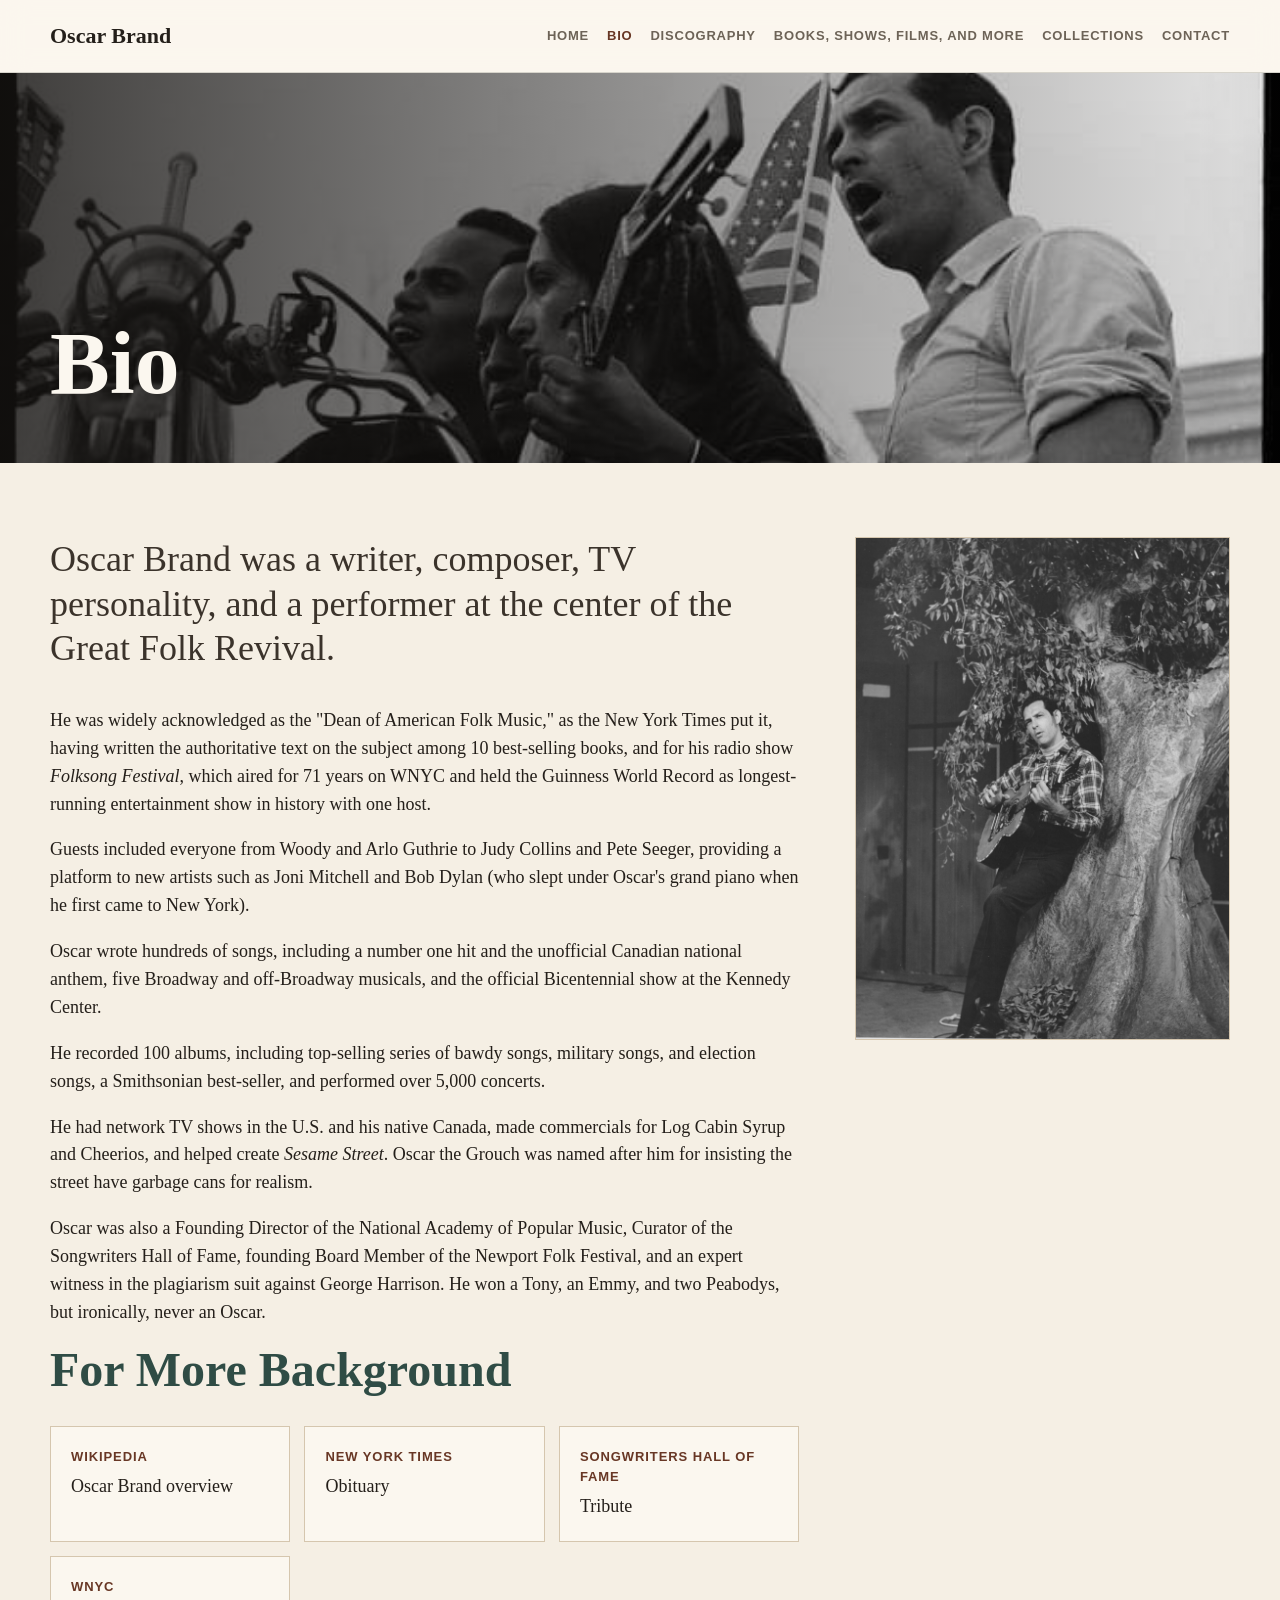
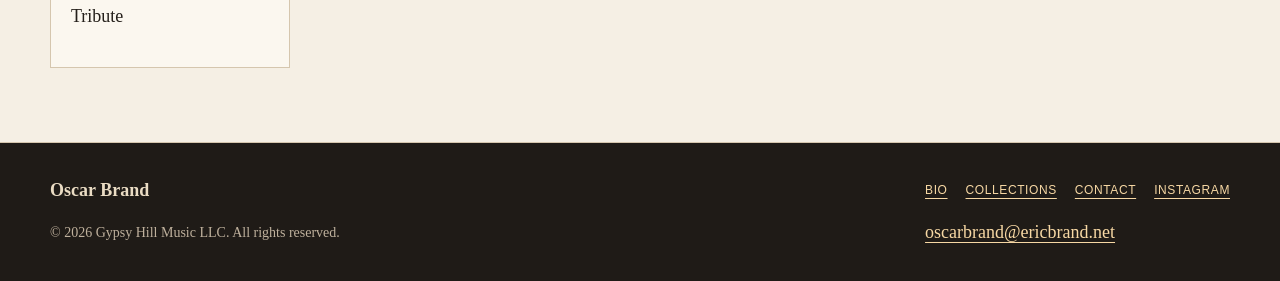
==== commit 2e091829: "Apply September 15 website copy revisions" ====
--- a/bio.html
+++ b/bio.html
@@ -34,25 +34,25 @@
   </script>
 </head>
 <body>
-  <header class="site-header"><nav class="nav" aria-label="Primary navigation"><a class="brand" href="index.html">Oscar Brand</a><button class="nav-toggle" type="button" aria-expanded="false" aria-controls="primary-links"><span class="nav-toggle-lines" aria-hidden="true"></span><span class="sr-only">Menu</span></button><div class="nav-links" id="primary-links"><a href="index.html">Home</a><a href="bio.html" aria-current="page">Bio</a><a href="discography.html">Discography</a><a href="books-shows-films.html">Books, Shows, Films, and More</a><a href="collections.html">Collections</a><a href="contact.html">Contact</a></div></nav></header>
+  <header class="site-header"><nav class="nav" aria-label="Primary navigation"><a class="brand" href="/">Oscar Brand</a><button class="nav-toggle" type="button" aria-expanded="false" aria-controls="primary-links"><span class="nav-toggle-lines" aria-hidden="true"></span><span class="sr-only">Menu</span></button><div class="nav-links" id="primary-links"><a href="/">Home</a><a href="bio.html" aria-current="page">Bio</a><a href="discography.html">Discography</a><a href="books-shows-films.html">Books, Shows, Films, and More</a><a href="collections.html">Collections</a><a href="contact.html">Contact</a></div></nav></header>
   <main>
     <section class="page-hero" style="--hero-position: 50% 38%;"><img class="hero-image" src="assets/bio-hero.jpg" alt="Oscar Brand performing with his guitar" width="700" height="425" fetchpriority="high"><div class="hero-inner"><h1>Bio</h1></div></section>
     <section class="content two-column">
       <div class="copy">
         <p class="lead">Oscar Brand was a writer, composer, TV personality, and a performer at the center of the Great Folk Revival.</p>
         <p>He was widely acknowledged as the "Dean of American Folk Music," as the New York Times put it, having written the authoritative text on the subject among 10 best-selling books, and for his radio show <em>Folksong Festival</em>, which aired for 71 years on WNYC and held the Guinness World Record as longest-running entertainment show in history with one host.</p>
-        <p>Guests included everyone from Woody and Arlo Guthrie to Judy Collins and Pete Seeger, providing a platform to new artists such as Joni Mitchell and Bob Dylan, who slept under Oscar's grand piano when he first came to New York.</p>
+        <p>Guests included everyone from Woody and Arlo Guthrie to Judy Collins and Pete Seeger, providing a platform to new artists such as Joni Mitchell and Bob Dylan (who slept under Oscar's grand piano when he first came to New York).</p>
         <p>Oscar wrote hundreds of songs, including a number one hit and the unofficial Canadian national anthem, five Broadway and off-Broadway musicals, and the official Bicentennial show at the Kennedy Center.</p>
-        <p>He recorded 100 albums, including top-selling series of bawdy songs, military songs, and election songs, now in the Smithsonian, and performed over 5,000 concerts.</p>
+        <p>He recorded 100 albums, including top-selling series of bawdy songs, military songs, and election songs, a Smithsonian best-seller, and performed over 5,000 concerts.</p>
         <p>He had network TV shows in the U.S. and his native Canada, made commercials for Log Cabin Syrup and Cheerios, and helped create <em>Sesame Street</em>. Oscar the Grouch was named after him for insisting the street have garbage cans for realism.</p>
-        <p>Oscar was also a Founding Director of the National Academy of Popular Music, Curator of the Songwriters Hall of Fame, and an expert witness in the plagiarism suit against George Harrison. He won a Tony, an Emmy, and two Peabodys, but ironically, never an Oscar.</p>
+        <p>Oscar was also a Founding Director of the National Academy of Popular Music, Curator of the Songwriters Hall of Fame, founding Board Member of the Newport Folk Festival, and an expert witness in the plagiarism suit against George Harrison. He won a Tony, an Emmy, and two Peabodys, but ironically, never an Oscar.</p>
         <h2 class="section-title">For More Background</h2>
         <div class="link-grid"><a class="link-card" href="https://en.wikipedia.org/wiki/Oscar_Brand" target="_blank" rel="noopener noreferrer"><strong>Wikipedia</strong>Oscar Brand overview</a><a class="link-card" href="https://www.nytimes.com/2016/10/02/arts/music/oscar-brand-dead.html" target="_blank" rel="noopener noreferrer"><strong>New York Times</strong>Obituary</a><a class="link-card" href="https://www.songhall.org/news/remembering-oscar-brand" target="_blank" rel="noopener noreferrer"><strong>Songwriters Hall of Fame</strong>Tribute</a><a class="link-card" href="https://www.wnyc.org/story/oscar-brand-memoriam/" target="_blank" rel="noopener noreferrer"><strong>WNYC</strong>Tribute</a></div>
       </div>
       <figure class="feature-image full-image"><img src="assets/bio-feature.jpg" alt="Oscar Brand performing onstage with his guitar" width="1522" height="2048" decoding="async"></figure>
     </section>
   </main>
-  <footer class="site-footer"><div class="footer-inner"><p><strong>Oscar Brand</strong></p><nav class="footer-links" aria-label="Footer navigation"><a href="bio.html">Bio</a><a href="collections.html">Collections</a><a href="contact.html">Contact</a><a href="https://www.instagram.com/theoscarbrand/" target="_blank" rel="noopener noreferrer">Instagram</a></nav><p class="footer-copyright">&copy; 2026 The Brand Family. All rights reserved.</p><p><a href="mailto:oscarbrand@ericbrand.net">oscarbrand@ericbrand.net</a></p></div></footer>
-  <script src="site.js?v=20260910a"></script>
+  <footer class="site-footer"><div class="footer-inner"><p><strong>Oscar Brand</strong></p><nav class="footer-links" aria-label="Footer navigation"><a href="bio.html">Bio</a><a href="collections.html">Collections</a><a href="contact.html">Contact</a><a href="https://www.instagram.com/theoscarbrand/" target="_blank" rel="noopener noreferrer">Instagram</a></nav><p class="footer-copyright">&copy; 2026 Gypsy Hill Music LLC. All rights reserved.</p><p><a href="mailto:oscarbrand@ericbrand.net">oscarbrand@ericbrand.net</a></p></div></footer>
+  <script src="site.js?v=20260915a"></script>
 </body>
 </html>
